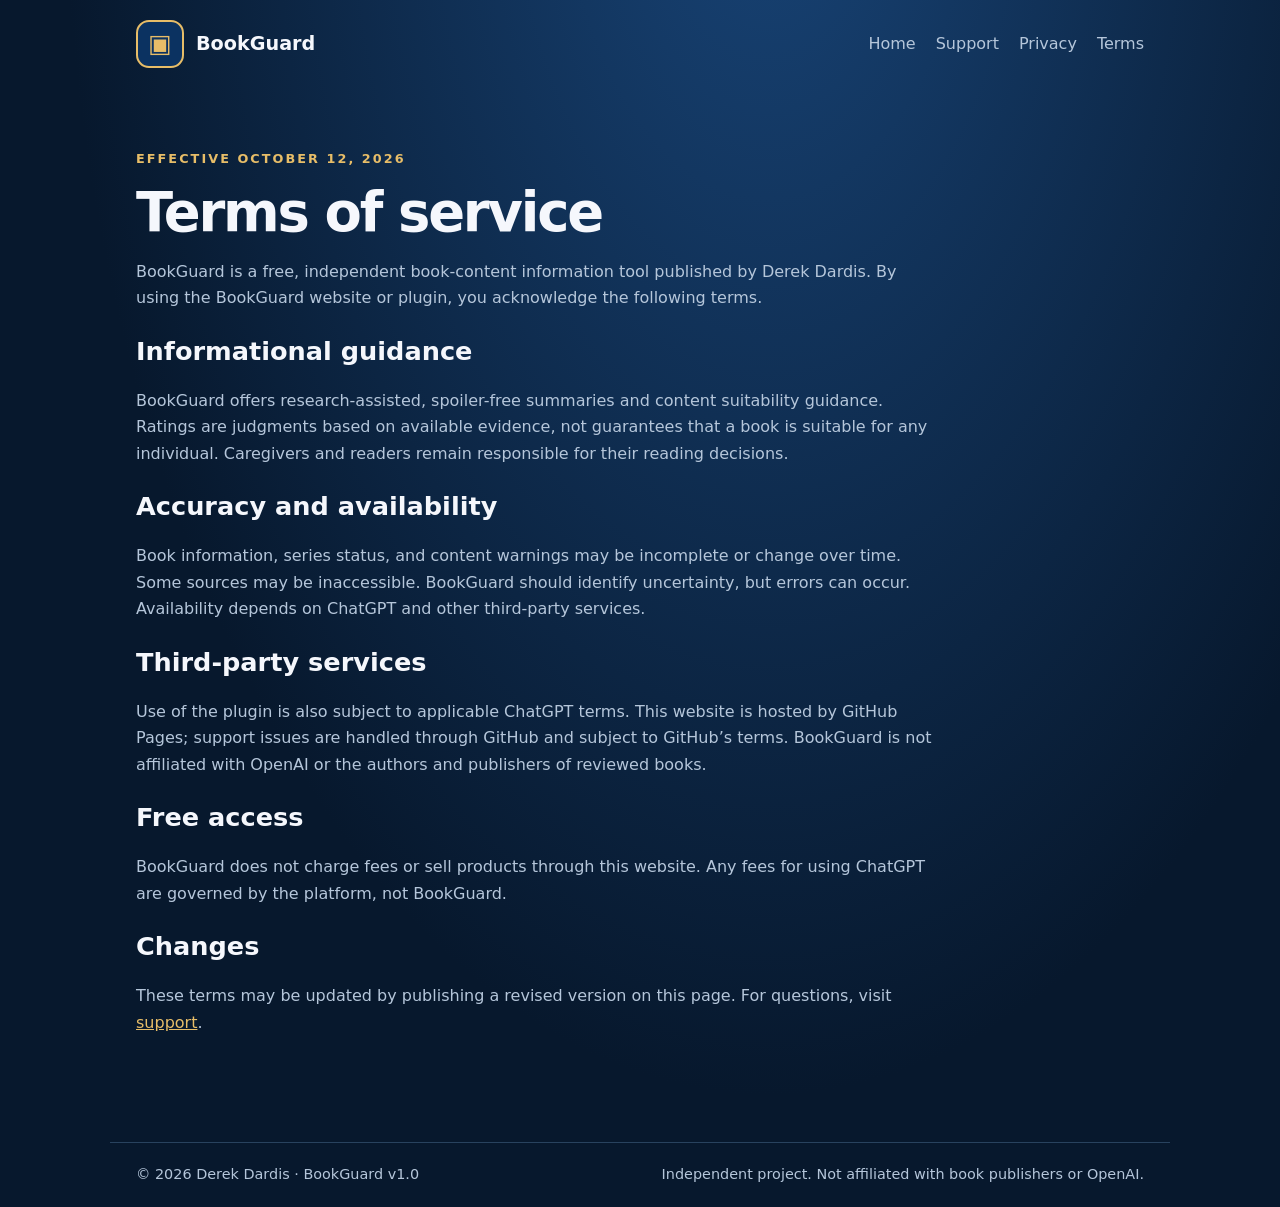
==== terms.html @ e008c163 "Add BookGuard website terms.html" ====
<!doctype html><html lang="en"><head><meta charset="utf-8"><meta name="viewport" content="width=device-width, initial-scale=1"><meta name="description" content="Terms governing the free BookGuard website and plugin."><title>Terms of service | BookGuard</title><link rel="stylesheet" href="styles.css"></head><body><header><a class="brand" href="index.html"><span class="logo" aria-hidden="true">▣</span>BookGuard</a><nav aria-label="Main navigation"><a href="index.html">Home</a><a href="support.html">Support</a><a href="privacy.html">Privacy</a><a href="terms.html">Terms</a></nav></header><main><article class="page"><div class="eyebrow">Effective October 12, 2026</div><h1>Terms of service</h1><p>BookGuard is a free, independent book-content information tool published by Derek Dardis. By using the BookGuard website or plugin, you acknowledge the following terms.</p><h2>Informational guidance</h2><p>BookGuard offers research-assisted, spoiler-free summaries and content suitability guidance. Ratings are judgments based on available evidence, not guarantees that a book is suitable for any individual. Caregivers and readers remain responsible for their reading decisions.</p><h2>Accuracy and availability</h2><p>Book information, series status, and content warnings may be incomplete or change over time. Some sources may be inaccessible. BookGuard should identify uncertainty, but errors can occur. Availability depends on ChatGPT and other third-party services.</p><h2>Third-party services</h2><p>Use of the plugin is also subject to applicable ChatGPT terms. This website is hosted by GitHub Pages; support issues are handled through GitHub and subject to GitHub’s terms. BookGuard is not affiliated with OpenAI or the authors and publishers of reviewed books.</p><h2>Free access</h2><p>BookGuard does not charge fees or sell products through this website. Any fees for using ChatGPT are governed by the platform, not BookGuard.</p><h2>Changes</h2><p>These terms may be updated by publishing a revised version on this page. For questions, visit <a href="support.html">support</a>.</p></article></main><footer><span>© 2026 Derek Dardis · BookGuard v1.0</span><span>Independent project. Not affiliated with book publishers or OpenAI.</span></footer></body></html>
---- styles.css ----
:root{color-scheme:dark;--bg:#07182d;--panel:#0e2847;--gold:#e7bd68;--text:#f5f7fc;--muted:#b5c6da}*{box-sizing:border-box}body{margin:0;font:16px/1.65 system-ui,-apple-system,sans-serif;background:radial-gradient(ellipse at 60% -15%,#184477,var(--bg) 65%);color:var(--text)}a{color:var(--gold)}header,main,footer{max-width:1060px;margin:auto;padding:20px 26px}header{display:flex;justify-content:space-between;align-items:center;gap:20px}nav{display:flex;gap:20px;flex-wrap:wrap}nav a{text-decoration:none;color:var(--muted)}nav a:hover{color:var(--gold)}.brand{display:flex;align-items:center;gap:12px;font-size:1.2rem;font-weight:800;color:var(--text);text-decoration:none}.logo{width:48px;height:48px;display:inline-grid;place-items:center;background:#0b3261;border:2px solid var(--gold);border-radius:13px;color:var(--gold);font-size:25px}.hero{padding:85px 0 65px;max-width:800px}.eyebrow{letter-spacing:.16em;text-transform:uppercase;color:var(--gold);font-size:.8rem;font-weight:700}h1{font-size:clamp(2.6rem,7vw,5rem);line-height:1.1;letter-spacing:-.04em;margin:14px 0}h2{font-size:1.6rem;margin:18px 0 8px}p{color:var(--muted)}.lead{font-size:1.25rem}.cta{display:inline-block;background:var(--gold);color:#08203a;padding:13px 24px;border-radius:9px;font-weight:800;text-decoration:none;margin:16px 0}.grid{display:grid;grid-template-columns:repeat(auto-fit,minmax(240px,1fr));gap:18px}.card{background:rgba(18,51,88,.8);border:1px solid #2d4c6e;border-radius:16px;padding:24px}.page{max-width:800px;padding-top:40px;padding-bottom:70px}.page h1{font-size:clamp(2.2rem,5vw,3.4rem)}li{margin-bottom:8px;color:var(--muted)}footer{border-top:1px solid #28425e;display:flex;justify-content:space-between;gap:16px;flex-wrap:wrap;color:var(--muted);font-size:.9rem}@media(max-width:620px){header{align-items:flex-start;flex-direction:column}.hero{padding:45px 0}}
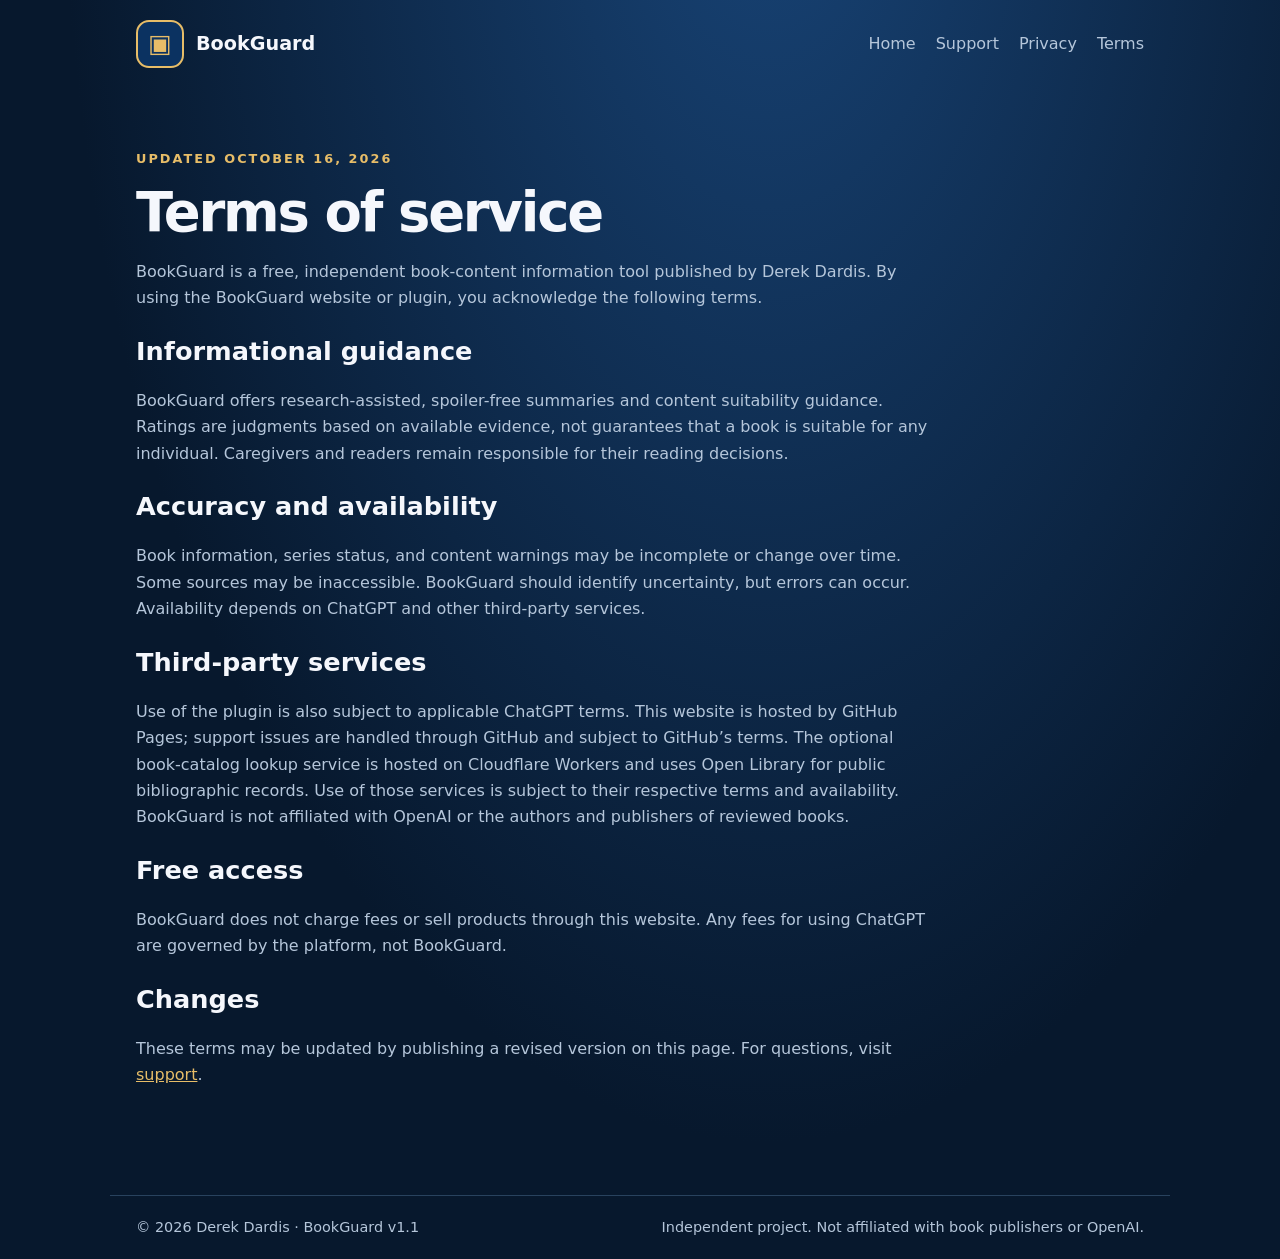
==== commit b84b40b5: "Document Cloudflare and Open Library service dependencies" ====
--- a/terms.html
+++ b/terms.html
@@ -1 +1 @@
-<!doctype html><html lang="en"><head><meta charset="utf-8"><meta name="viewport" content="width=device-width, initial-scale=1"><meta name="description" content="Terms governing the free BookGuard website and plugin."><title>Terms of service | BookGuard</title><link rel="stylesheet" href="styles.css"></head><body><header><a class="brand" href="index.html"><span class="logo" aria-hidden="true">▣</span>BookGuard</a><nav aria-label="Main navigation"><a href="index.html">Home</a><a href="support.html">Support</a><a href="privacy.html">Privacy</a><a href="terms.html">Terms</a></nav></header><main><article class="page"><div class="eyebrow">Effective October 12, 2026</div><h1>Terms of service</h1><p>BookGuard is a free, independent book-content information tool published by Derek Dardis. By using the BookGuard website or plugin, you acknowledge the following terms.</p><h2>Informational guidance</h2><p>BookGuard offers research-assisted, spoiler-free summaries and content suitability guidance. Ratings are judgments based on available evidence, not guarantees that a book is suitable for any individual. Caregivers and readers remain responsible for their reading decisions.</p><h2>Accuracy and availability</h2><p>Book information, series status, and content warnings may be incomplete or change over time. Some sources may be inaccessible. BookGuard should identify uncertainty, but errors can occur. Availability depends on ChatGPT and other third-party services.</p><h2>Third-party services</h2><p>Use of the plugin is also subject to applicable ChatGPT terms. This website is hosted by GitHub Pages; support issues are handled through GitHub and subject to GitHub’s terms. BookGuard is not affiliated with OpenAI or the authors and publishers of reviewed books.</p><h2>Free access</h2><p>BookGuard does not charge fees or sell products through this website. Any fees for using ChatGPT are governed by the platform, not BookGuard.</p><h2>Changes</h2><p>These terms may be updated by publishing a revised version on this page. For questions, visit <a href="support.html">support</a>.</p></article></main><footer><span>© 2026 Derek Dardis · BookGuard v1.0</span><span>Independent project. Not affiliated with book publishers or OpenAI.</span></footer></body></html>+<!doctype html><html lang="en"><head><meta charset="utf-8"><meta name="viewport" content="width=device-width, initial-scale=1"><meta name="description" content="Terms governing the free BookGuard website and plugin."><title>Terms of service | BookGuard</title><link rel="stylesheet" href="styles.css"></head><body><header><a class="brand" href="index.html"><span class="logo" aria-hidden="true">▣</span>BookGuard</a><nav aria-label="Main navigation"><a href="index.html">Home</a><a href="support.html">Support</a><a href="privacy.html">Privacy</a><a href="terms.html">Terms</a></nav></header><main><article class="page"><div class="eyebrow">Updated October 16, 2026</div><h1>Terms of service</h1><p>BookGuard is a free, independent book-content information tool published by Derek Dardis. By using the BookGuard website or plugin, you acknowledge the following terms.</p><h2>Informational guidance</h2><p>BookGuard offers research-assisted, spoiler-free summaries and content suitability guidance. Ratings are judgments based on available evidence, not guarantees that a book is suitable for any individual. Caregivers and readers remain responsible for their reading decisions.</p><h2>Accuracy and availability</h2><p>Book information, series status, and content warnings may be incomplete or change over time. Some sources may be inaccessible. BookGuard should identify uncertainty, but errors can occur. Availability depends on ChatGPT and other third-party services.</p><h2>Third-party services</h2><p>Use of the plugin is also subject to applicable ChatGPT terms. This website is hosted by GitHub Pages; support issues are handled through GitHub and subject to GitHub’s terms. The optional book-catalog lookup service is hosted on Cloudflare Workers and uses Open Library for public bibliographic records. Use of those services is subject to their respective terms and availability. BookGuard is not affiliated with OpenAI or the authors and publishers of reviewed books.</p><h2>Free access</h2><p>BookGuard does not charge fees or sell products through this website. Any fees for using ChatGPT are governed by the platform, not BookGuard.</p><h2>Changes</h2><p>These terms may be updated by publishing a revised version on this page. For questions, visit <a href="support.html">support</a>.</p></article></main><footer><span>© 2026 Derek Dardis · BookGuard v1.1</span><span>Independent project. Not affiliated with book publishers or OpenAI.</span></footer></body></html>
